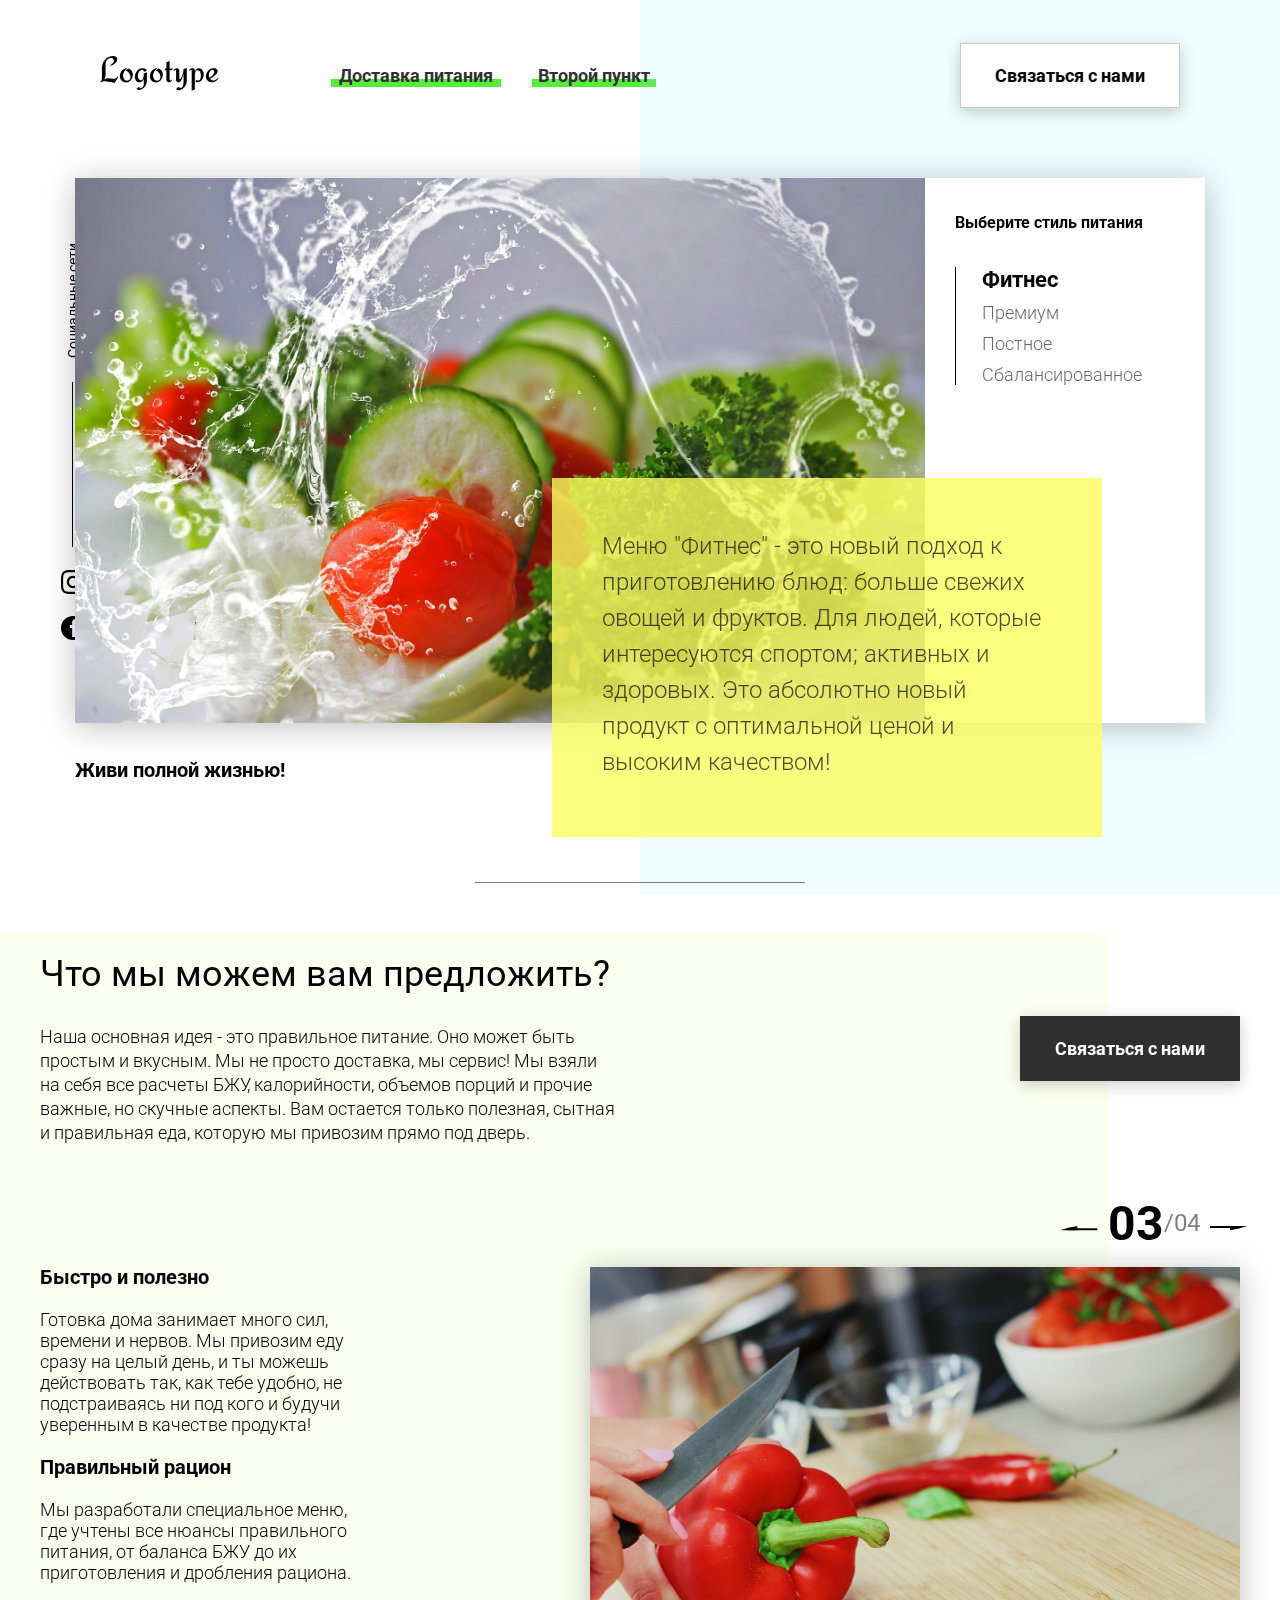
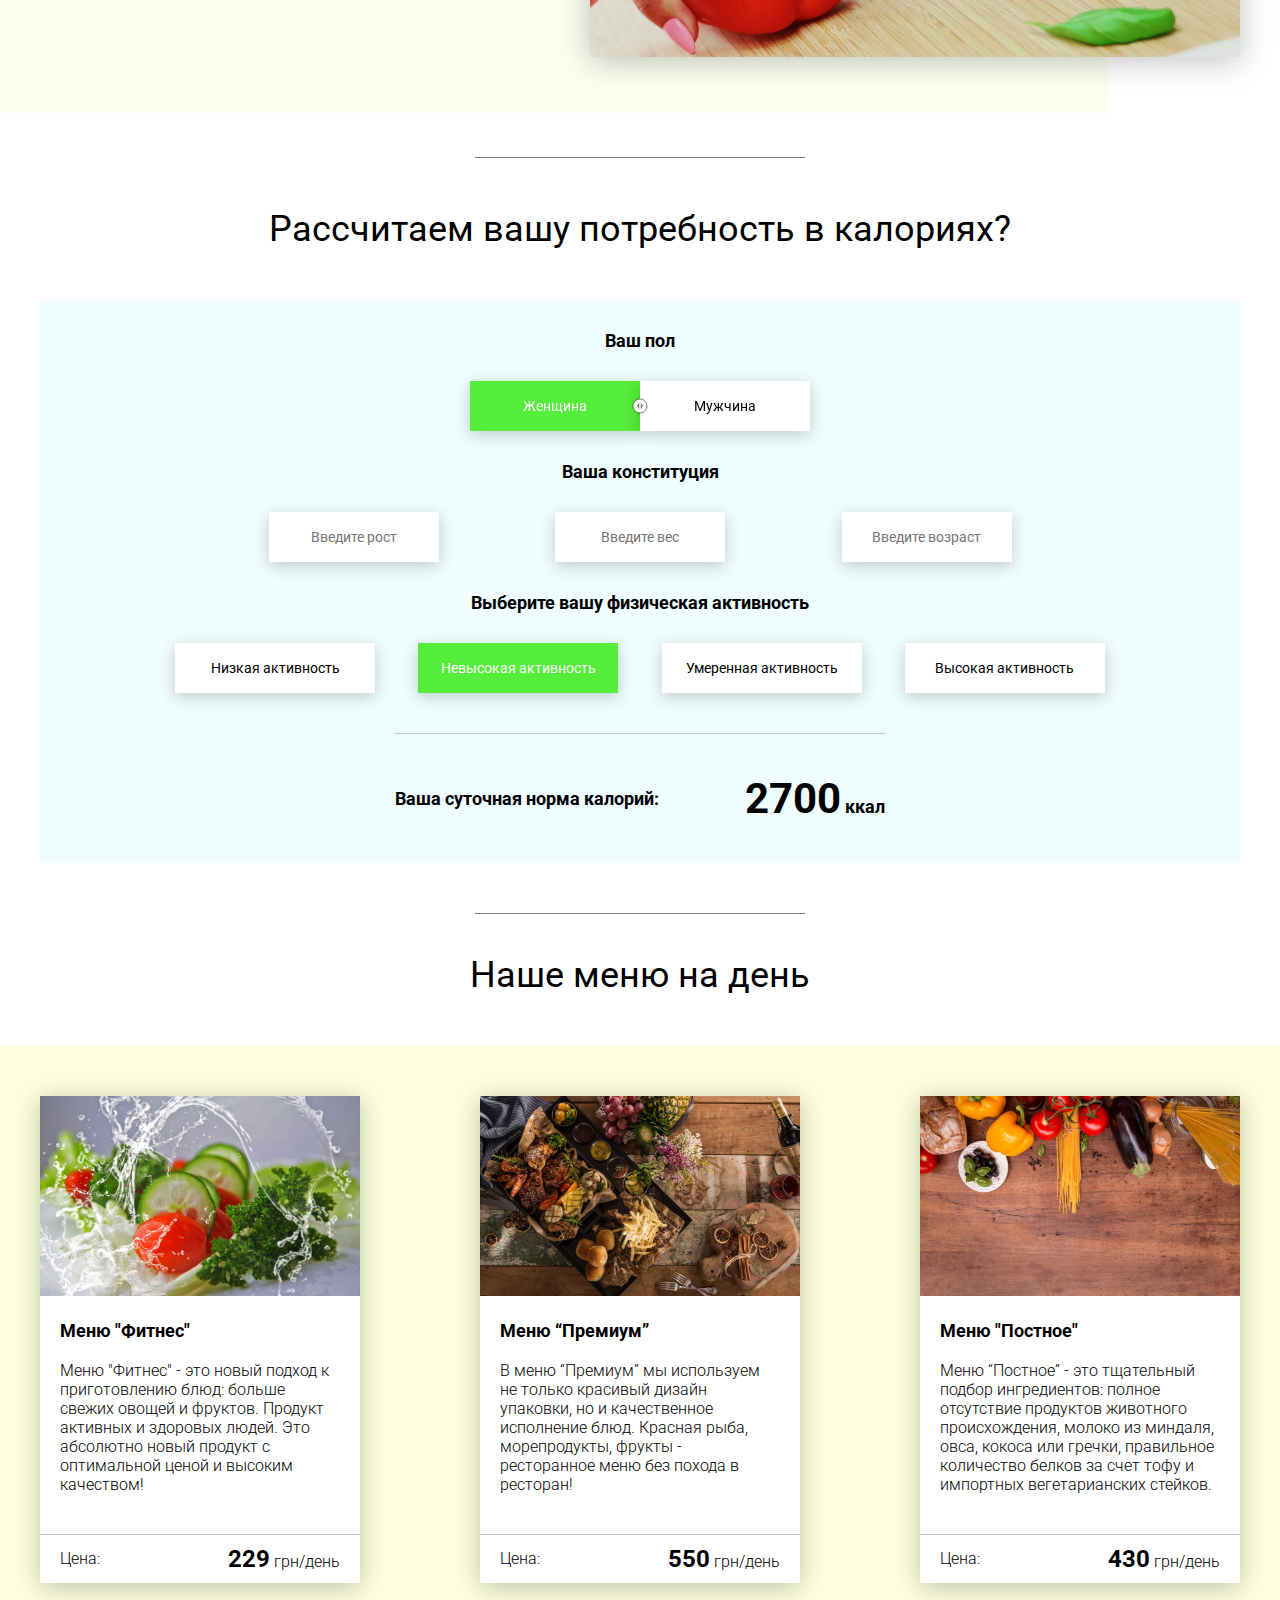
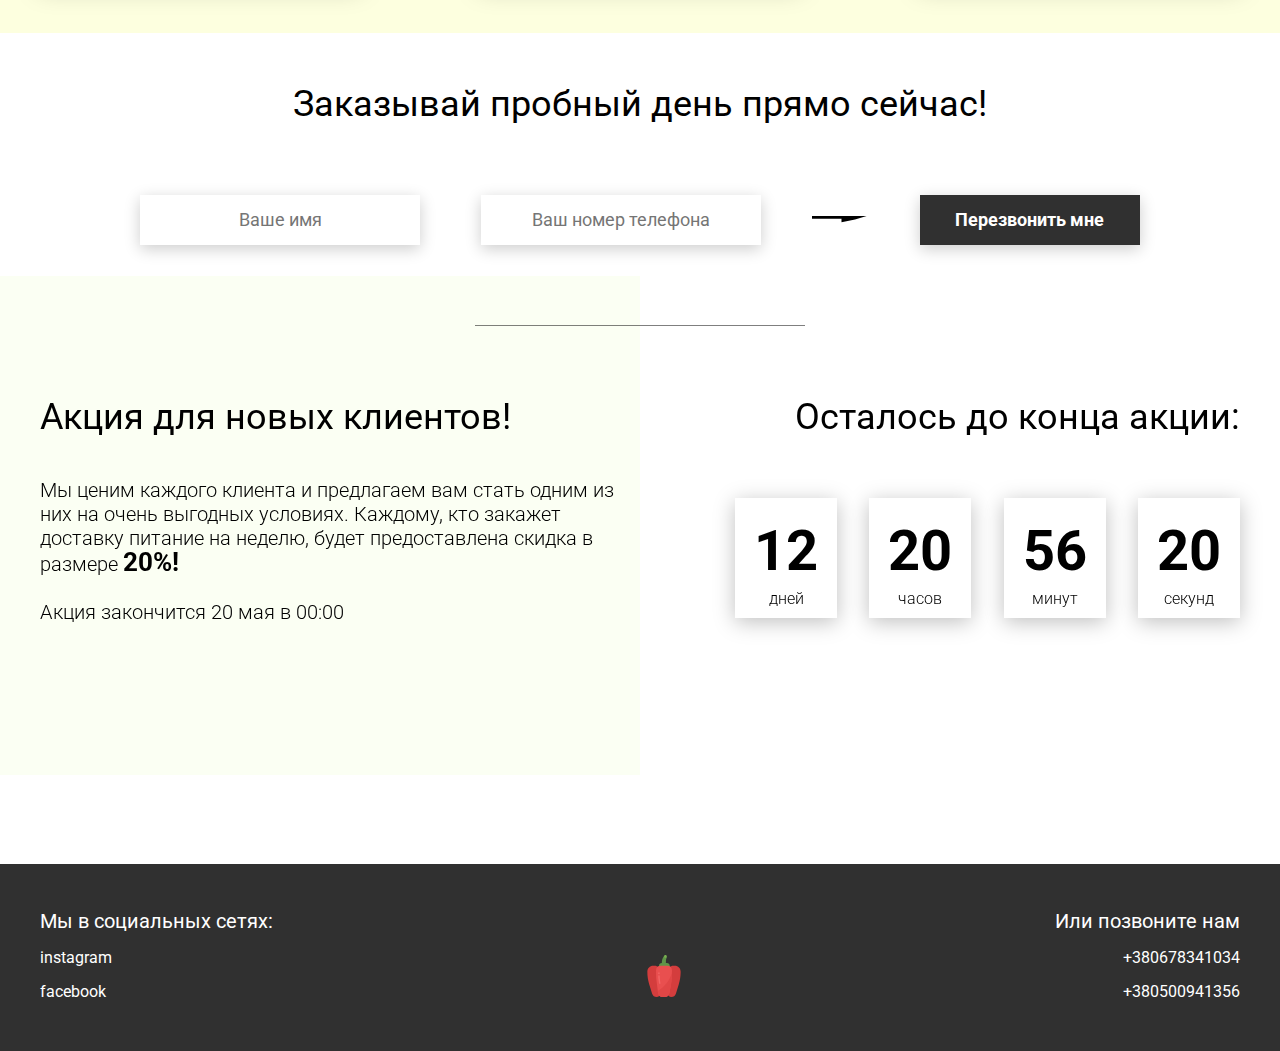
==== practic_2/index.html @ a878630d "add day_19, day_20, day_21, day_22, practic_2" ====
<!DOCTYPE html>
<html lang="en" xmlns="http://www.w3.org/1999/html">
<head>
    <meta charset="UTF-8">
    <meta name="viewport" content="width=device-width, initial-scale=1.0">
    <title>Food</title>
    <link rel="stylesheet" href="css/style.css">
</head>
<body>
    <header class="header">
        <div class="header__left-block">
            <div class="header__logo">
                <img src="icons/logo.svg" alt="Логотип">
            </div>
            <nav class="header__links">
                <a href="#" class="header__link">Доставка питания</a>
                <a href="#" class="header__link">Второй пункт</a>
            </nav>
        </div>
        <div class="header__right-block">
            <button class="btn btn_white">Связаться с нами</button>
        </div>
    </header>
    <div class="sidepanel">
        <div class="sidepanel__text"><span>Социальные сети</span></div>
        <div class="sidepanel__divider"></div>
        <a href="#" class="sidepanel__icon">
            <img src="icons/instagram.svg" alt="instagram">
        </a>
        <a href="#" class="sidepanel__icon">
            <img src="icons/facebook.svg" alt="facebook">
        </a>
    </div>

    <div class="preview">
        <div class="bgc_blue"></div>
        <div class="container">
            <div class="tabcontainer">
                <div class="tabcontent">
                    <img src="img/tabs/vegy.jpg" alt="vegy">
                    <div class="tabcontent__descr">
                        Меню "Фитнес" - это новый подход к приготовлению блюд: больше свежих овощей и фруктов. Для людей, которые интересуются спортом; активных и здоровых. Это абсолютно новый продукт с оптимальной ценой и высоким качеством!
                    </div>
                </div>
                <div class="tabcontent">
                    <img src="img/tabs/elite.jpg" alt="elite">
                    <div class="tabcontent__descr">
                        Меню “Премиум” - мы используем не только красивый дизайн упаковки, но и качественное исполнение блюд. Красная рыба, морепродукты, фрукты - ресторанное меню без похода в ресторан!
                    </div>
                </div>
                <div class="tabcontent">
                    <img src="img/tabs/post.jpg" alt="post">
                    <div class="tabcontent__descr">
                        Наше специальное “Постное меню” - это тщательный подбор ингредиентов: полное отсутствие продуктов животного происхождения. Полная гармония с собой и природой в каждом элементе! Все будет Ом!
                    </div>
                </div>
                <div class="tabcontent">
                    <img src="img/tabs/vegy.jpg" alt="vegy">
                    <div class="tabcontent__descr">
                        Меню "Сбалансированное" - это соответствие вашего рациона всем научным рекомендациям. Мы тщательно просчитываем вашу потребность в к/б/ж/у и создаем лучшие блюда для вас.
                    </div>
                </div>
                <div class="tabheader">
                    <h3>Выберите стиль питания</h3>
                    <div class="tabheader__items">
                        <div class="tabheader__item tabheader__item_active">Фитнес</div>
                        <div class="tabheader__item">Премиум</div>
                        <div class="tabheader__item">Постное</div>
                        <div class="tabheader__item">Сбалансированное</div>
                    </div>
                </div>
            </div>
            <div class="preview__life">Живи полной жизнью!</div>
        </div>
    </div>

    <div class="divider"></div>

    <div class="offer">
        <div class="bgc_y"></div>
        <div class="container">
            <div class="offer__text">
                <h2 class="title">Что мы можем вам предложить?</h2>
                <div class="offer__descr">
                    Наша основная идея - это правильное питание. Оно может быть простым и вкусным. Мы не просто доставка, мы сервис! Мы взяли на себя все расчеты БЖУ, калорийности, объемов порций и прочие важные, но скучные аспекты. Вам остается только полезная, сытная и правильная еда, которую мы привозим прямо под дверь.
                </div>
            </div>
            <div class="offer__action">
                <button class="btn btn_dark">Связаться с нами</button>
            </div>
        </div>
        <div class="container">
            <div class="offer__advantages">
                <h2>Быстро и полезно</h2>
                <div class="offer__advantages-text">
                    Готовка дома занимает много сил, времени и нервов. Мы привозим еду сразу на целый день, и ты можешь действовать так, как тебе удобно, не подстраиваясь ни под кого и будучи уверенным в качестве продукта!
                </div>
                <h2>Правильный рацион</h2>
                <div class="offer__advantages-text">
                    Мы разработали специальное меню, где учтены все нюансы правильного питания, от баланса БЖУ до их приготовления и дробления рациона.
                </div>
            </div>
            <div class="offer__slider">
                <div class="offer__slider-counter">
                    <div class="offer__slider-prev">
                        <img src="icons/left.svg" alt="prev">
                    </div>
                    <span id="current">03</span>
                    /
                    <span id="total">04</span>
                    <div class="offer__slider-next">
                        <img src="icons/right.svg" alt="next">
                    </div>
                </div>
                <div class="offer__slider-wrapper">
                    <div class="offer__slide">
                        <img src="img/slider/pepper.jpg" alt="pepper">
                    </div>
                    <!-- <div class="offer__slide">
                        <img src="img/slider/food-12.jpg" alt="food">
                    </div>
                    <div class="offer__slide">
                        <img src="img/slider/olive-oil.jpg" alt="oil">
                    </div>
                    <div class="offer__slide">
                        <img src="img/slider/paprika.jpg" alt="paprika">
                    </div> -->
                </div>
            </div>
        </div>
    </div>

    <div class="divider"></div>

    <div class="calculating">
        <div class="container">
            <h2 class="title">Рассчитаем вашу потребность в калориях?
            </h2>
            <div class="calculating__field">
                <div class="calculating__subtitle">
                    Ваш пол
                </div>
                <div class="calculating__choose" id="gender">
                    <div class="calculating__choose-item calculating__choose-item_active">Женщина</div>
                    <div class="calculating__choose-item">Мужчина</div>
                </div>

                <div class="calculating__subtitle">
                    Ваша конституция
                </div>
                <div class="calculating__choose calculating__choose_medium">
                    <input type="text" id="height" placeholder="Введите рост" class="calculating__choose-item">
                    <input type="text" id="weight" placeholder="Введите вес"  class="calculating__choose-item">
                    <input type="text" id="age" placeholder="Введите возраст" class="calculating__choose-item">
                </div>

                <div class="calculating__subtitle">
                    Выберите вашу физическая активность
                </div>
                <div class="calculating__choose calculating__choose_big">
                    <div id="low" class="calculating__choose-item">Низкая активность </div>
                    <div id="small"  class="calculating__choose-item calculating__choose-item_active">Невысокая активность</div>
                    <div id="medium" class="calculating__choose-item">Умеренная активность</div>
                    <div id="high" class="calculating__choose-item">Высокая активность</div>
                </div>

                <div class="calculating__divider"></div>

                <div class="calculating__total">
                    <div class="calculating__subtitle">
                        Ваша суточная норма калорий:
                    </div>
                    <div class="calculating__result">
                        <span>2700</span> ккал
                    </div>
                </div>
            </div>
        </div>
    </div>

    <div class="divider"></div>

    <div class="menu">
        <h2 class="title">Наше меню на день</h2>

        <div class="menu__field">
            <div class="container">
                <div class="menu__item">
                    <img src="img/tabs/vegy.jpg" alt="vegy">
                    <h3 class="menu__item-subtitle">Меню "Фитнес"</h3>
                    <div class="menu__item-descr">Меню "Фитнес" - это новый подход к приготовлению блюд: больше свежих овощей и фруктов. Продукт активных и здоровых людей. Это абсолютно новый продукт с оптимальной ценой и высоким качеством!</div>
                    <div class="menu__item-divider"></div>
                    <div class="menu__item-price">
                        <div class="menu__item-cost">Цена:</div>
                        <div class="menu__item-total"><span>229</span> грн/день</div>
                    </div>
                </div>
                <div class="menu__item">
                    <img src="img/tabs/elite.jpg" alt="elite">
                    <h3 class="menu__item-subtitle">Меню “Премиум”</h3>
                    <div class="menu__item-descr">В меню “Премиум” мы используем не только красивый дизайн упаковки, но и качественное исполнение блюд. Красная рыба, морепродукты, фрукты - ресторанное меню без похода в ресторан!</div>
                    <div class="menu__item-divider"></div>
                    <div class="menu__item-price">
                        <div class="menu__item-cost">Цена:</div>
                        <div class="menu__item-total"><span>550</span> грн/день</div>
                    </div>
                </div>
                <div class="menu__item">
                    <img src="img/tabs/post.jpg" alt="post">
                    <h3 class="menu__item-subtitle">Меню "Постное"</h3>
                    <div class="menu__item-descr">Меню “Постное” - это тщательный подбор ингредиентов: полное отсутствие продуктов животного происхождения, молоко из миндаля, овса, кокоса или гречки, правильное количество белков за счет тофу и импортных вегетарианских стейков. </div>
                    <div class="menu__item-divider"></div>
                    <div class="menu__item-price">
                        <div class="menu__item-cost">Цена:</div>
                        <div class="menu__item-total"><span>430</span> грн/день</div>
                    </div>
                </div>
            </div>
        </div>
    </div>

    <div class="order">
        <div class="container">
            <div class="title">Заказывай пробный день прямо сейчас!</div>
            <form action="#" class="order__form">
                <input required placeholder="Ваше имя" name="name" type="text" class="order__input">
                <input required placeholder="Ваш номер телефона" name="phone" type="phone" class="order__input">
                <img src="icons/right.svg" alt="right">
                <button class="btn btn_dark btn_min">Перезвонить мне</button>
            </form>
        </div>
    </div>

    <div class="divider"></div>

    <div class="promotion">
        <div class="bgc_y"></div>
        <div class="container">
            <div class="promotion__text">
                <div class="title">Акция для новых клиентов!</div>
                <div class="promotion__descr">
                    Мы ценим каждого клиента и предлагаем вам стать одним из них на очень выгодных условиях. 
                    Каждому, кто закажет доставку питание на неделю, будет предоставлена скидка в размере <span>20%!</span>
                    <br><br>
                    Акция закончится 20 мая в 00:00
                </div>
            </div>
            <div class="promotion__timer">
                <div class="title">Осталось до конца акции:</div>
                <div class="timer">
                    <div class="timer__block">
                        <span id="days">12</span>
                        дней
                    </div>
                    <div class="timer__block">
                        <span id="hours">20</span>
                        часов
                    </div>
                    <div class="timer__block">
                        <span id="minutes">56</span>
                        минут
                    </div>
                    <div class="timer__block">
                        <span id="seconds">20</span>
                        секунд
                    </div>
                </div>
            </div>
        </div>
    </div>

    <footer class="footer">
        <div class="container">
            <div class="social">
                <div class="subtitle">Мы в социальных сетях:</div>
                <a href="#" class="link">instagram</a>
                <a href="#" class="link">facebook</a>
            </div>
            <div class="pepper">
                <img src="icons/veg.svg" alt="pepper">
            </div>
            <div class="call">
                <div class="subtitle">Или позвоните нам</div>
                <a href="#" class="link">+380678341034</a>
                <a href="#" class="link">+380500941356</a>
            </div>
        </div>
    </footer>

    <div class="modal">
        <div class="modal__dialog">
            <div class="modal__content">
                <form action="#">
                    <div class="modal__close">&times;</div>
                    <div class="modal__title">Мы свяжемся с вами как можно быстрее!</div>
                    <input required placeholder="Ваше имя" name="name" type="text" class="modal__input">
                    <input required placeholder="Ваш номер телефона" name="phone" type="phone" class="modal__input">
                    <button class="btn btn_dark btn_min">Перезвонить мне</button>
                </form>
            </div>
        </div>
    </div>
    <script src="js/script.js"></script>
</body>
</html>
---- practic_2/css/style.css ----
@import url(https://fonts.googleapis.com/css?family=Roboto:300,400,700&display=swap&subset=cyrillic-ext);*{box-sizing:border-box;margin:0;padding:0;font-family:Roboto,sans-serif}a{text-decoration:none}.btn{width:220px;height:65px;display:flex;justify-content:center;align-items:center;background-color:#fff;font-size:18px;font-weight:700;border:1px solid rgba(0,0,0,.2);box-shadow:0 4px 15px rgba(0,0,0,.2);cursor:pointer;transition:.3s all;outline:0}.btn_white{background-color:#fff}.btn_dark{background-color:#303030;color:#fff;border:none}.btn_min{height:50px}.btn:hover{box-shadow:0 4px 30px rgba(0,0,0,.3)}.container{max-width:1200px;margin:0 auto}.divider{width:330px;height:1px;margin:0 auto;background-color:rgba(0,0,0,.5)}.title{font-size:36px;font-weight:400}.header{display:flex;justify-content:space-between;align-items:center;height:150px;padding:0 100px}.header__left-block{display:flex;justify-content:space-between;min-width:550px}.header__logo{max-width:170px}.header__logo img{width:100%}.header__links{display:flex;align-items:center}.header__link{position:relative;margin-right:45px;font-weight:700;font-size:18px;color:#303030}.header__link:after{content:'';position:absolute;display:block;width:110%;left:-5%;bottom:-1px;z-index:-1;height:8px;background:#54ed39}.header__link:last-child{margin-right:0}.sidepanel{position:fixed;left:60px;top:240px;height:400px;width:25px;display:flex;flex-direction:column;justify-content:space-between;align-items:center}.sidepanel__text{width:120px;height:120px;font-size:14px}.sidepanel__text span{display:flex;transform:rotate(-90deg) translateX(-50px)}.sidepanel__divider{width:1px;height:165px;background-color:#000}.sidepanel__icon{width:24px;height:24px}.sidepanel__icon img{width:100%}.preview{padding:28px 0 100px 0;position:relative}.preview__life{font-weight:700;font-size:20px;margin-left:35px;margin-top:35px}.bgc_blue{position:absolute;right:0;top:-155px;width:50vw;height:900px;background:rgba(146,242,255,.15);z-index:-1}.tabcontainer{display:flex;width:1130px;margin:0 auto;box-shadow:0 4px 30px rgba(0,0,0,.25)}.tabcontent{width:850px;position:relative}.tabcontent img{width:100%;height:100%;object-fit:cover}.tabcontent__descr{position:absolute;top:300px;right:-177px;width:550px;height:359px;background:rgba(251,254,93,.8);padding:50px;font-size:24px;font-weight:300;line-height:36px;color:rgba(0,0,0,.7)}.tabheader{width:280px;padding:35px 30px;background-color:#fff}.tabheader h3{font-weight:700;font-size:16px}.tabheader__items{margin-top:35px;padding-left:26px;border-left:1px solid #000}.tabheader__item{font-weight:700;font-size:18px;font-weight:300;margin-top:10px;color:rgba(0,0,0,.6);cursor:pointer;transition:.3s all}.tabheader__item_active{color:#000;font-size:22px;font-weight:700}.offer{padding:70px 0 100px 0;position:relative}.offer .container{display:flex;justify-content:space-between}.offer .bgc_y{position:absolute;width:1109px;height:780px;background:rgba(243,255,222,.45);z-index:-1;top:50px}.offer__text{width:580px}.offer__descr{font-size:18px;margin-top:30px;font-weight:300;line-height:24px}.offer__action{display:flex;align-items:center;justify-content:flex-end}.offer__advantages{width:330px;margin-top:50px}.offer__advantages h2{font-weight:700;font-size:20px;margin-top:20px}.offer__advantages h2:first-child{margin-top:70px}.offer__advantages-text{margin-top:20px;font-size:18px;font-weight:300;line-height:21px}.offer__slider{width:650px;margin-top:50px;display:flex;flex-direction:column;align-items:flex-end}.offer__slider-counter{display:flex;width:180px;align-items:center;font-size:24px;color:rgba(0,0,0,.5)}.offer__slider-wrapper{width:100%;margin-top:15px;box-shadow:0 4px 30px rgba(0,0,0,.25)}.offer__slider-prev{margin-right:10px;cursor:pointer}.offer__slider-next{margin-left:10px;cursor:pointer}.offer__slider #current{font-size:48px;font-weight:700;color:#000}.offer__slide{width:100%;height:390px}.offer__slide img{width:100%;height:100%;object-fit:cover}.calculating{padding:50px 0}.calculating .title{text-align:center}.calculating__field{width:100%;margin-top:50px;background:rgba(146,242,255,.15);padding:30px 0 40px 0}.calculating__subtitle{text-align:center;font-size:18px;font-weight:700;margin-top:30px}.calculating__subtitle:first-child{margin-top:0}.calculating #gender:after{content:'';position:absolute;top:50%;transform:translateY(-50%);display:block;width:16px;height:16px;background:url(../icons/switch.svg) center center/cover no-repeat}.calculating__choose{position:relative;display:flex;margin-top:30px;justify-content:center}.calculating__choose-item{display:flex;align-items:center;justify-content:center;width:170px;height:50px;padding:0 10px;background:#fff;box-shadow:0 4px 15px rgba(0,0,0,.2);border:none;text-align:center;font-size:14px;cursor:pointer;outline:0;transition:.3s all}.calculating__choose-item_active{color:#fff;background-color:#54ed39}.calculating__choose_medium{width:743px;justify-content:space-between;margin:30px auto 0 auto}.calculating__choose_big{width:930px;justify-content:space-between;margin:30px auto 0 auto}.calculating__choose_big .calculating__choose-item{width:200px}.calculating__divider{width:490px;height:1px;margin:40px auto;background-color:rgba(0,0,0,.2)}.calculating__total{width:490px;margin:0 auto;display:flex;justify-content:space-between;align-items:center}.calculating__result{font-size:18px;font-weight:700}.calculating__result span{font-size:42px}.menu{padding:40px 0 50px 0}.menu .container{display:flex;justify-content:space-between;align-items:flex-start}.menu .title{text-align:center}.menu__field{margin-top:50px;padding:50px 0;width:100%;background:rgba(249,254,126,.25)}.menu__item{width:320px;min-height:450px;background:#fff;box-shadow:0 4px 25px rgba(0,0,0,.25);font-size:16px;font-weight:300}.menu__item img{width:100%;height:200px;object-fit:cover}.menu__item-subtitle{font-weight:700;font-size:18px;padding:0 20px;margin-top:20px}.menu__item-descr{margin-top:20px;padding:0 20px}.menu__item-divider{width:100%;height:1px;background-color:rgba(0,0,0,.25);margin-top:40px}.menu__item-price{display:flex;justify-content:space-between;align-items:center;padding:10px 20px}.menu__item-price span{font-size:24px;font-weight:700}.order{padding-bottom:80px}.order .title{text-align:center}.order__form{margin-top:70px;padding:0 100px;display:flex;justify-content:space-between;align-items:center}.order__form img{transform:scale(1.5)}.order__input{width:280px;height:50px;background:#fff;box-shadow:0 4px 15px rgba(0,0,0,.2);border:none;font-size:18px;text-align:center;padding:0 20px;outline:0}.promotion{padding:70px 0 240px 0;position:relative}.promotion .container{display:flex}.promotion .bgc_y{position:absolute;width:50%;height:499px;background:rgba(243,255,222,.35);z-index:-1;top:-50px;left:0}.promotion__text{width:50%}.promotion__descr{margin-top:40px;font-size:20px;line-height:24px;font-weight:300}.promotion__descr span{font-weight:700;font-size:26px}.promotion__timer{width:50%}.promotion__timer .title{text-align:right}.promotion__timer .timer{margin-top:60px;padding-left:95px;display:flex;justify-content:space-between;align-items:center}.promotion__timer .timer__block{width:102px;height:120px;background:#fff;box-shadow:0 4px 20px rgba(0,0,0,.25);font-size:16px;font-weight:300;text-align:center}.promotion__timer .timer__block span{display:block;margin-top:20px;margin-bottom:5px;font-size:56px;font-weight:700}.footer{min-height:180px;background-color:#303030;padding:45px 0 50px 0;color:#fff}.footer .container{height:100%;display:flex;justify-content:space-between;align-items:flex-end}.footer .subtitle{font-size:20px}.footer .link{display:block;margin-top:15px;font-size:16px;color:#fff}.footer .call{text-align:right}.modal{position:fixed;top:0;left:0;z-index:1050;display:none;width:100%;height:100%;overflow:hidden;background-color:rgba(0,0,0,.5)}.modal__dialog{max-width:500px;margin:40px auto}.modal__content{position:relative;width:100%;padding:40px;background-color:#fff;border:1px solid rgba(0,0,0,.2);border-radius:4px;max-height:80vh;overflow-y:auto}.modal__close{position:absolute;top:8px;right:14px;font-size:30px;color:#000;opacity:.5;font-weight:700;border:none;background-color:transparent;cursor:pointer}.modal__title{text-align:center;font-size:22px;text-transform:uppercase}.modal__input{display:block;margin:20px auto 20px auto;width:280px;height:50px;background:#fff;box-shadow:0 4px 15px rgba(0,0,0,.2);border:none;font-size:18px;text-align:center;padding:0 20px;outline:0}.modal .btn{display:block;width:280px;margin:0 auto}.show{display:block}.hide{display:none}.fade{animation-name: fade;animation-duration: 1.5s}@keyframes fade{from{opacity: 0.1}to{opacity: 1}} {
    
                                                                                                                                                                                                                                                                                                                                                                                                                                                                                                                                                                                                                                                                                                                                                                                                                                                                                                                                                                                                                                                                                                                                                                                                                                                                                                                                                                                                                                                                                                                                                                                                                                                                                                                                                                                                                                                                                                                                                                                                                                                                                                                                                                                                                                                                                                                                                                                                                                                                                                                                                                                                                                                                                                                                                                                                                                                                                                                                                                                                                                                                                                                                                                                                                                                                                                                                                                                                                                                                                                                                                                                                                                                                                                                                                                                                                                                                                                                                                                                                                                                                                                                                                                                                                                                                                                                                                                                                                                                                                                                                                                                                                                                                                                                                                                                                                                                                                                                                                                                                                                                                                                                                                                                                                                                                                                                                                                                                                                                                                                                                                                                                                                                                                                                                                                                                                                                                                                                                                                                                                                                                                                                                                                                                                                                                                                                                                                                                                                                                                                                                                                                                                                                                                                                                                                                                                                                                                                                                                                                                                                                                                                                                                                                                                                                                                                                                                                                                                                                                                                                                                                                                                                                                                                                                                                                                                                                                                                                                                                                                                                                                                                                                                                                                                                                                                                                                                                                                                                                                                                                                                                                                                                                                                                                                                                                                                                                                                                                                                                                                                    }
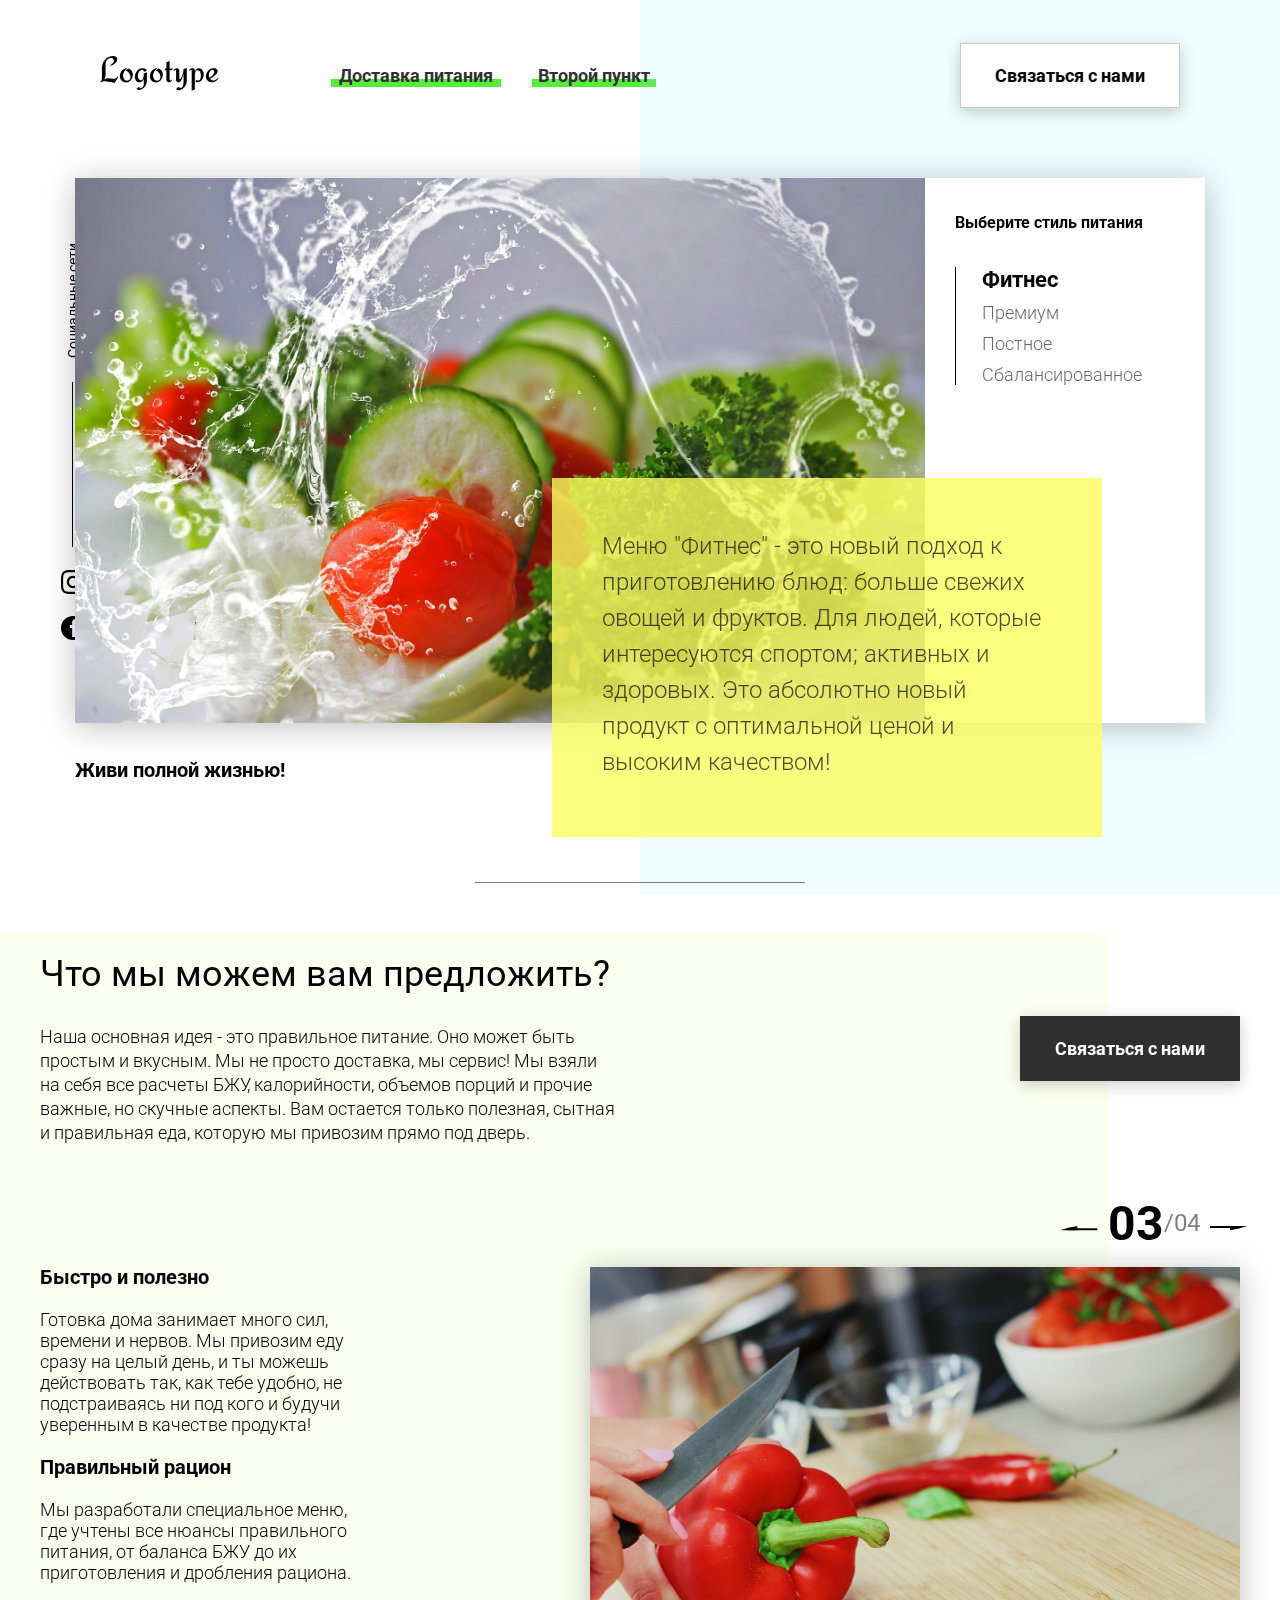
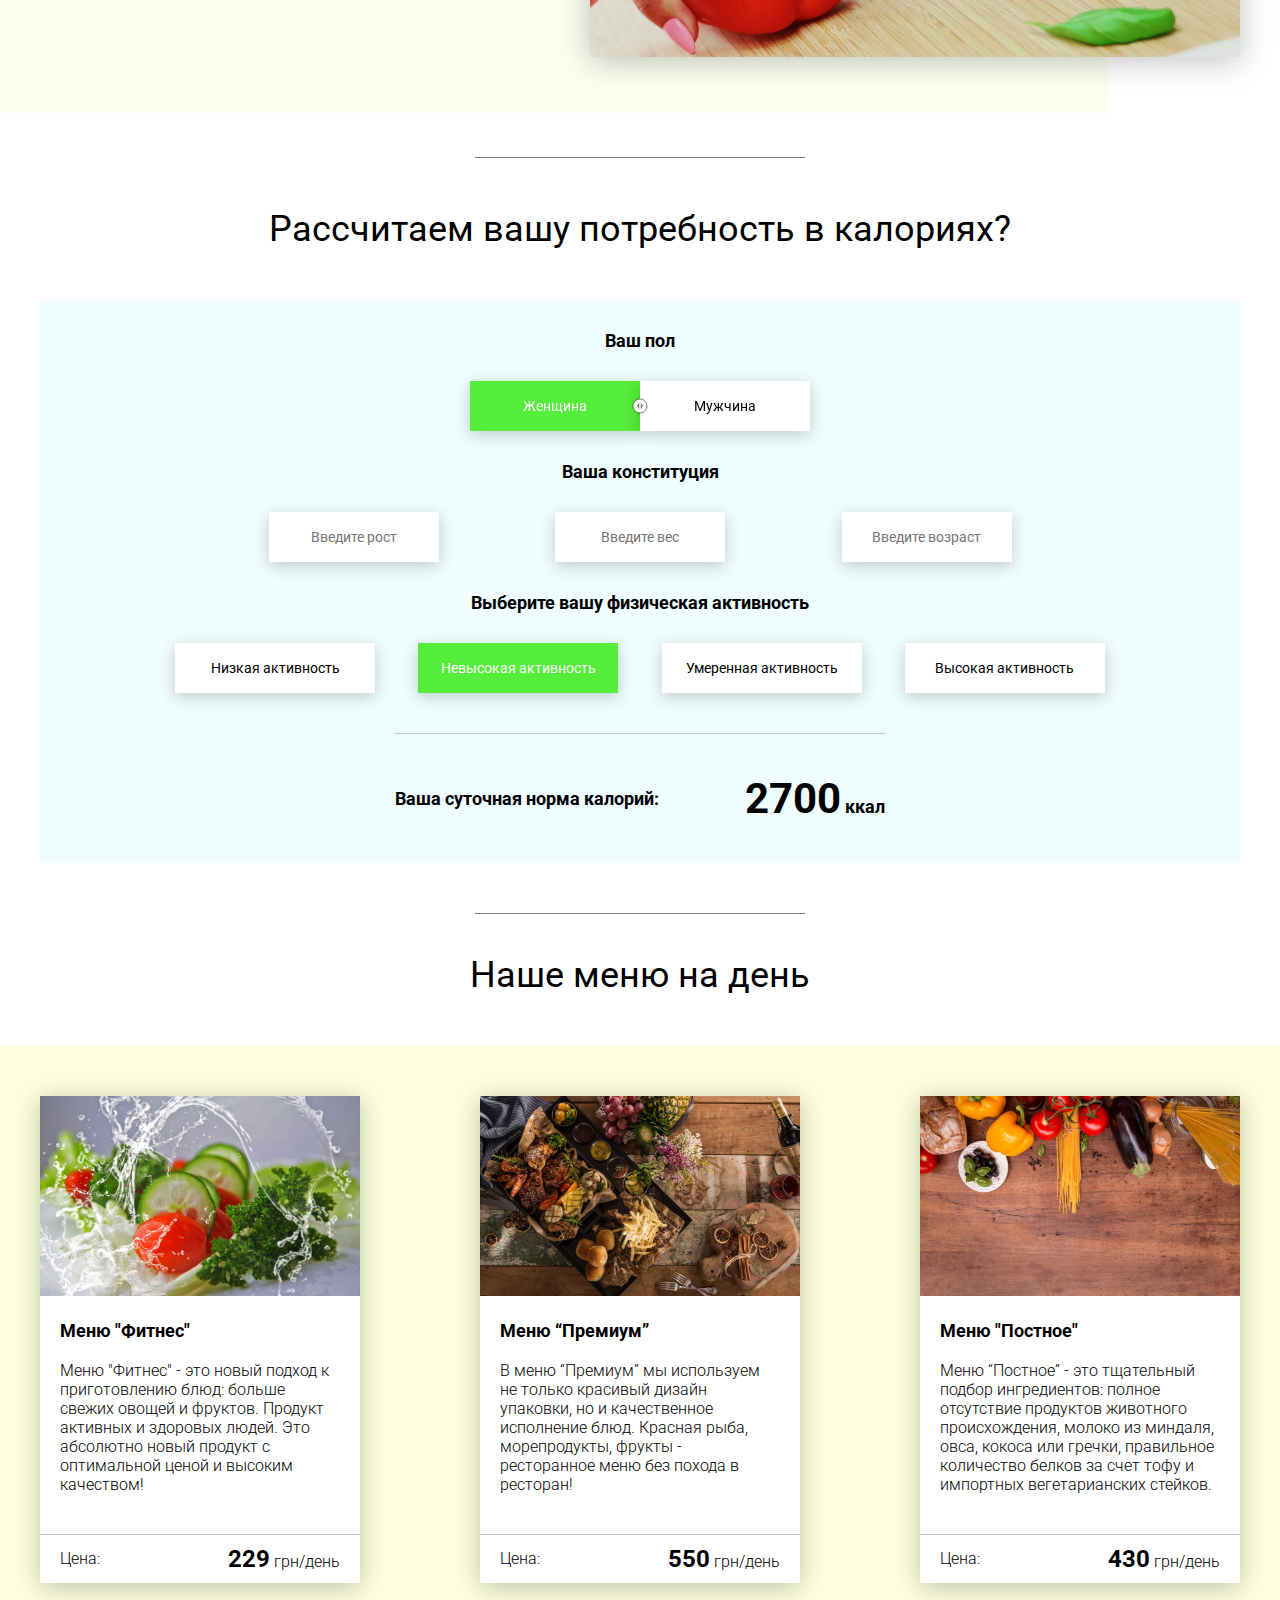
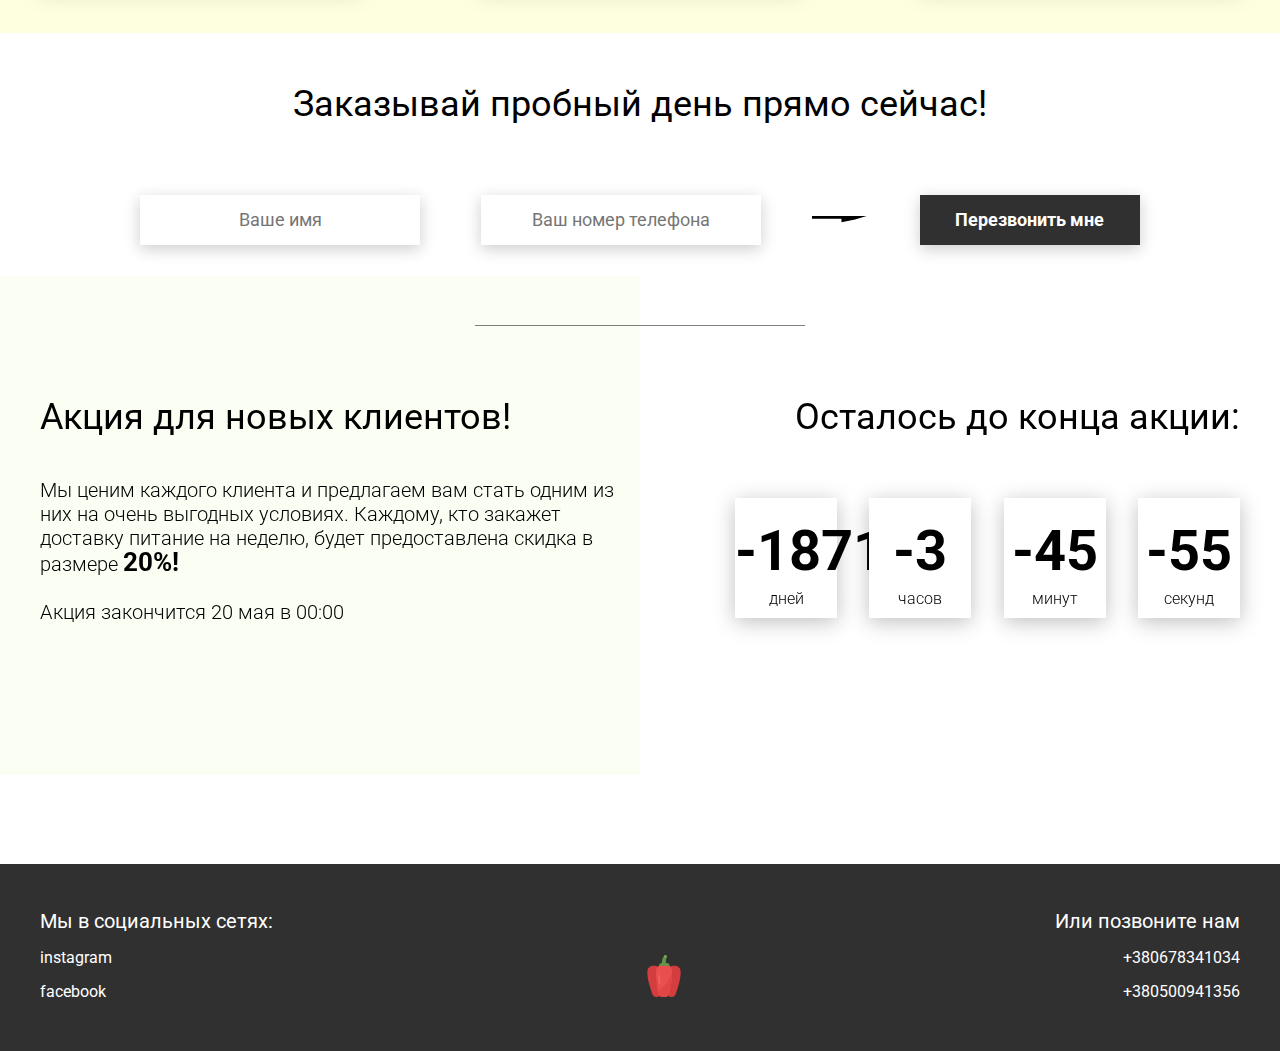
==== commit ab47925e: "add day 25, edit practic 2" ====
--- a/practic_2/index.html
+++ b/practic_2/index.html
@@ -18,7 +18,7 @@
             </nav>
         </div>
         <div class="header__right-block">
-            <button class="btn btn_white">Связаться с нами</button>
+            <button data-modal class="btn btn_white">Связаться с нами</button>
         </div>
     </header>
     <div class="sidepanel">
@@ -86,7 +86,7 @@
                 </div>
             </div>
             <div class="offer__action">
-                <button class="btn btn_dark">Связаться с нами</button>
+                <button data-modal class="btn btn_dark">Связаться с нами</button>
             </div>
         </div>
         <div class="container">
@@ -291,7 +291,7 @@
         <div class="modal__dialog">
             <div class="modal__content">
                 <form action="#">
-                    <div class="modal__close">&times;</div>
+                    <div data-close class="modal__close">&times;</div>
                     <div class="modal__title">Мы свяжемся с вами как можно быстрее!</div>
                     <input required placeholder="Ваше имя" name="name" type="text" class="modal__input">
                     <input required placeholder="Ваш номер телефона" name="phone" type="phone" class="modal__input">
